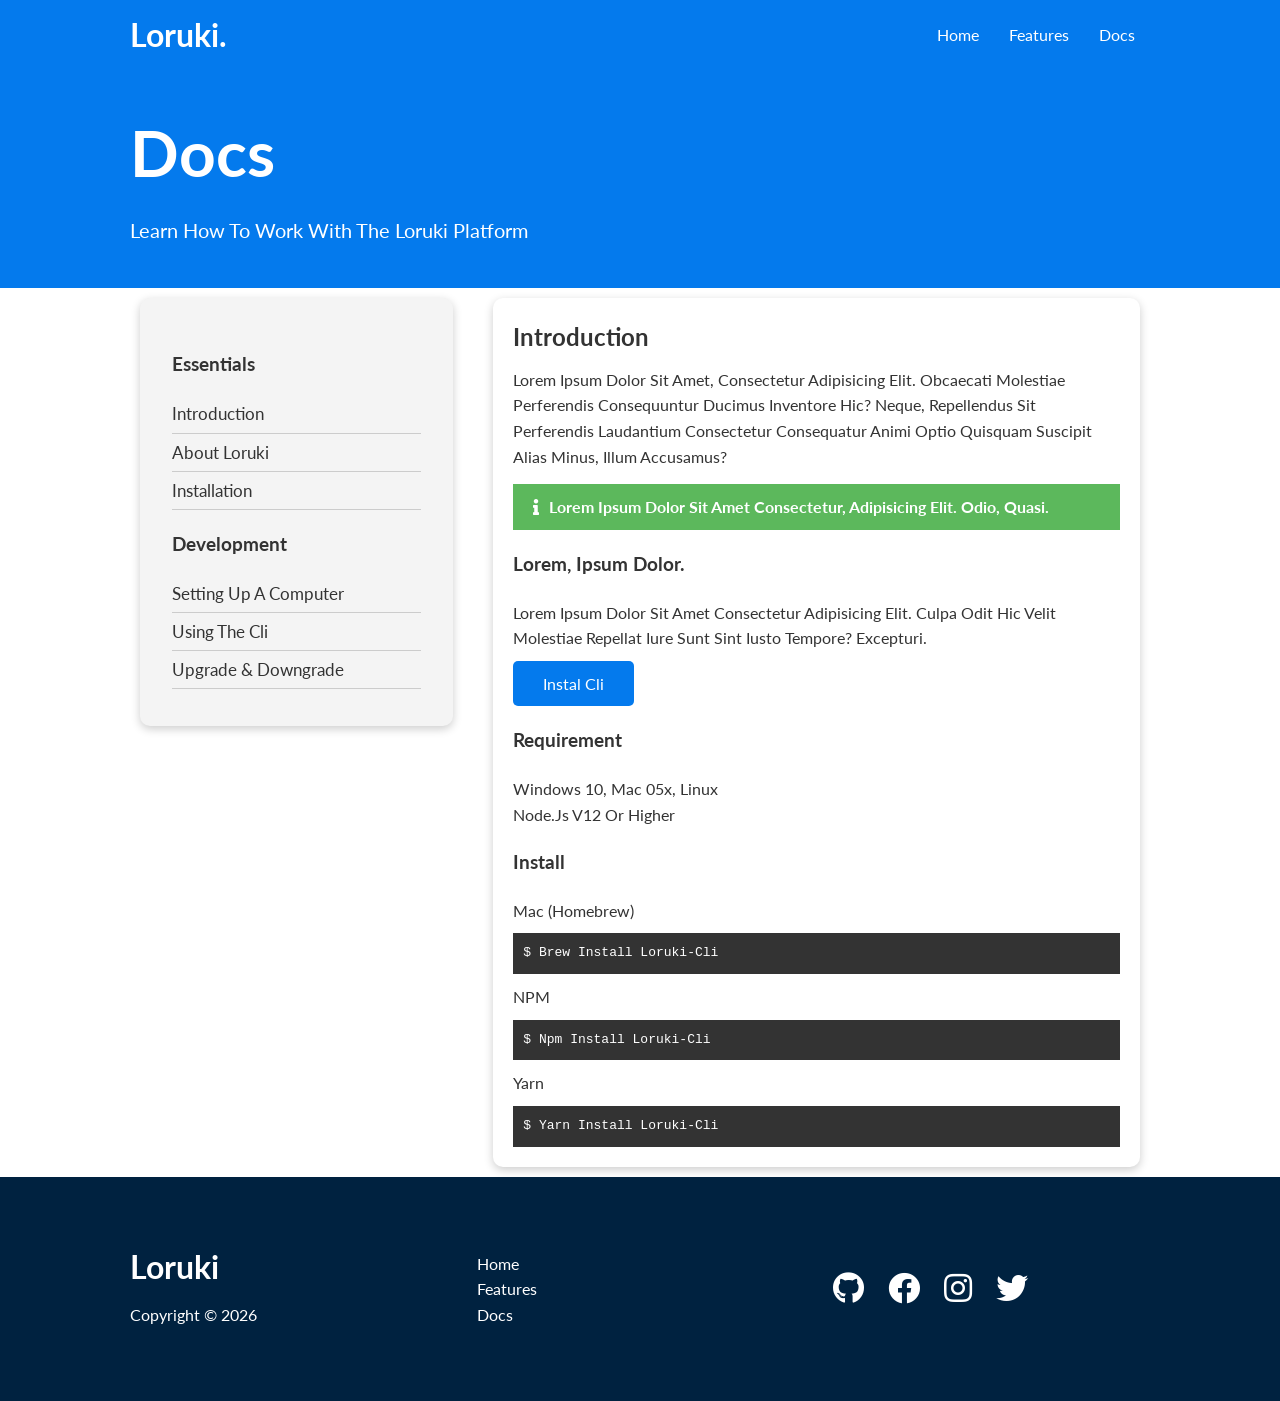
==== docs.html @ 84846069 "i built loruki website" ====
<!doctype html>
<html lang="en">
  <head>
    <meta charset="UTF-8" />
    <meta name="viewport" content="width=device-width, initial-scale=1.0" />
    <link
      rel="stylesheet"
      href="https://cdnjs.cloudflare.com/ajax/libs/font-awesome/5.15.1/css/all.css"
    />
    <link rel="stylesheet" href="css/style.css" />
    <title>Loruki | Cloud Hosting For Everyone</title>
  </head>
  <body>
    <!-- Nav bar -->
    <div class="navbar">
      <div class="container flex">
        <h1 class="logo">Loruki.</h1>
        <nav>
          <ul>
            <li><a href="index.html">Home</a></li>
            <li><a href="features.html">features</a></li>
            <li><a href="docs.html">Docs</a></li>
          </ul>
        </nav>
      </div>
    </div>

    <!-- Head -->
    <section class="docs-head bg-primary py-3">
      <div class="container grid">
        <div>
          <h1 class="xl">Docs</h1>
          <p class="lead">
            Learn how to work with the Loruki platform 
          </p>
        </div>
        <img src="./loruki-website/images/docs.png" alt="" />
      </div>
    </section>

    <!-- docs main -->
    <section class="docs-main my4">
      <div class="container grid">
        <div class="card bg-light p-3">
          <h3 class="my-2">Essentials</h3>
          <nav>
            <ul>
              <li><a class="text-primary" href="#">Introduction</a></li>
              <li><a href="#">About Loruki</a></li>
              <li><a href="#">Installation</a></li>
            </ul>
          </nav>

          <h3 class="my-2">Development</h3>
          <nav>
            <ul>
              <li><a href="#">Setting up a computer</a></li>
              <li><a href="#">using the cli </a></li>
              <li><a href="#">upgrade & downgrade</a></li>
            </ul>
          </nav>
        </div>

        <div class="card">
          <h2>Introduction</h2>
          <p>Lorem ipsum dolor sit amet, consectetur adipisicing elit. Obcaecati molestiae perferendis consequuntur ducimus inventore hic? Neque, repellendus sit perferendis laudantium consectetur consequatur animi optio quisquam suscipit alias minus, illum accusamus?</p>
          
          <div class="alert alert-success">
              <i class="fas fa-info"></i>Lorem ipsum dolor sit amet consectetur, adipisicing elit. Odio, quasi.
          </div>
          
          <h3>Lorem, ipsum dolor.</h3>     
          <p>Lorem ipsum dolor sit amet consectetur adipisicing elit. Culpa odit hic velit molestiae repellat iure sunt sint iusto tempore? Excepturi.</p>
          <a href="#" class="btn btn-primary">Instal cli</a>

          <h3>Requirement</h3>
          <ul>
            <li>Windows 10, Mac 05x, Linux</li>
            <li>Node.js v12 or higher</li>
          </ul>

          <h3>Install</h3>
          <p>Mac (Homebrew)</p>
          <pre><code>$ brew install loruki-cli</code></pre>
          <p>NPM</p>
          <pre><code>$ npm install loruki-cli</code></pre>
          <p>Yarn</p>
          <pre><code>$ yarn install loruki-cli</code></pre>
        </div>
      </div>
    </section>


    <!-- footer -->
    <footer class="footer bg-dark py-5">
      <div class="container grid grid-3">
        <div>
          <h1>Loruki</h1>
          <p>Copyright &copy; 2026</p>
        </div>
        <nav>
          <ul>
            <li><a href="index.html">Home</a></li>
            <li><a href="features.html">Features</a></li>
            <li><a href="index.html">Docs</a></li>
          </ul>
        </nav>
        <div class="social">
          <a href="#"><i class="fab fa-github fa-2x"></i></a>
          <a href="#"><i class="fab fa-facebook fa-2x"></i></a>
          <a href="#"><i class="fab fa-instagram fa-2x"></i></a>
          <a href="#"><i class="fab fa-twitter fa-2x"></i></a>
        </div>
      </div>
    </footer>
  </body>
</html>
---- css/style.css ----
@import url("https://fonts.googleapis.com/css2?family=Lato:ital,wght@0,100;0,300;0,400;0,700;0,900;1,100;1,300;1,400;1,700;1,900&display=swap");

:root {
  --primary-color: #047aed;
  --secondary-color:#1c3fa8;
  --dark-color:#002240;
  --light-color:#f4f4f4;
  --success-color:#5cb85c;
  --error-color:#d9534f;
}

* {
  text-transform: capitalize;
  box-sizing: border-box;
  padding: 0;
  margin: 0;
}

body {
  font-family: "Lato", sans-serif;
  color: #333;
  line-height: 1.6;
}

ul {
  list-style-type: none;
}

a {
  text-decoration: none;
  color: #333;
}

h1 h2 {
  font-weight: 300;
  line-height: 1.2;
  margin: 10px 0;
}

p {
  margin: 10px 0;
}

img {
  width: 100%;
}

.code, pre {
  background: #333;
  color: #fff;
  padding: 10px;
}

/* Navbar */
.navbar ul {
  display: flex;
}

.navbar a {
  color: #fff;
  padding: 10px;
  margin: 0 5px;
}

.navbar a:hover {
  border-bottom: 2px #fff solid;
}

.navbar {
  background-color: var(--primary-color);
  color: #fff;
  height: 70px;
}
.navbar .flex {
  justify-content: space-between;
}

/* showcase */
.showcase {
  height: 400px;
  background-color: var(--primary-color);
  color: #fff;
  position: relative;
}

.showcase::after,
.showcase::before {
  content: "";
  position: absolute;
  height: 100px;
  bottom: -70px;
  right: 0;
  left: 0;
  background: #fff;
  transform: skewY(-3deg);
}

.showcase h1 {
  font-size: 40px;
}
.showcase p {
  margin: 20px;
}
.showcase .grid {
  overflow: visible;
  grid-template-columns: 55% 45%;
  gap: 30px;
}

.showcase-form {
  position: relative;
  top: 60px;
  height: 350px;
  width: 250px;
  padding: 40px;
  z-index: 100;
  justify-self: flex-end;
  animation: slideinfromright 1s ease-in;
}

.showcase-form .form-control {
  margin: 30px 0;
}

.showcase-form input[type="text"],
.showcase-form input[type="email"] {
  border: 0;
  border-bottom: 1px solid #b4becb;
  width: 100%;
  padding: 3px;
  font-size: 16px;
  
}

.showcase-text {
  animation: slideinfromleft 1s ease-in;
}
.showcase-form input:focus {
  outline: none;
}

/* stats */
.stats {
  padding-top: 100px;
  animation: slideinfromBottom 1s ease-in;
}

.stats-heading {
  max-width: 500px;
  margin: auto;
  /* display: flex;
  justify-content: right; */
}

.stats .grid h3 {
  font-size: 35px;
}

.stats .grid p {
  font-size: 20px;
  font-weight: bold;
}

/* cli */
.cli .grid {
  grid-template-columns: repeat(3, 1fr);
  grid-template-rows: repeat(2, 1fr);
}

.cli .grid > *:first-child{
  grid-column: 1 / span 2;
  grid-row: 1 / span 2;
}

/* cloud */
.cloud .grid{
  grid-template-columns: 4fr 3fr;
}

/* utility */
.container {
  max-width: 1100px;
  margin: 0 auto;
  overflow: auto;
  padding: 0 40px;
}

.card {
  background-color: #fff;
  color: #333;
  border-radius: 10px;
  box-shadow: 0 3px 10px rgba(0, 0, 0, 0.2);
  padding: 20px;
  margin: 10px;
}

.btn {
  display: inline-block;
  padding: 10px 30px;
  cursor: pointer;
  background: var(--primary-color);
  color: #fff;
  border: none;
  border-radius: 5px;
}

.text-center {
  text-align: center;
} 

/* Alert */
.alert{
  background-color: var(--light-color);
  padding: 10px 20px;
  font-weight: bold;
  margin: 15px 0;
}

.alert i {
  margin-right: 10px;
}

.alert-success{
  background-color: var(--success-color);
  color: #fff;
}
.error-success{
  background-color: var(--error-color);
  color: #fff;
}

.btn-outline {
  background-color: transparent;
  border: 1px #fff solid;
}
 
.btn:hover {
  transform: scale(0.98);
}

/* backgrounds & colored buttons */ 
 .bg-primary, .btn-primary{
  background-color: var(--primary-color);
  color: #fff;
 } 

.bg-primary, .btn-primary{
  background-color: var(--primary-color);
  color: #fff;
}

.bg-secondary, .btn-secondary {
  background-color: var(--secondary-color);
  color: #fff;
}

.bg-dark, .btn-dark {
  background-color: var(--dark-color);
  color: #fff;
}


.bg-light, .btn-light {
  background-color: var(--light-color);
  color: #333;
}

.bg-primary a, .btn-primary a, .bg-secondary a, .btn-secondary a, .bg-dark a, .btn-dark a {
  color: #fff;
}

/* text colors */

.texty-primary{
  color: var(--primary-color);
}

.text-secondary {
  color: var(--secondary-color);
}

.text-dark {
  color: var(--dark-color);
}


.text-light {
  color: var(--light-color);
}

.lead {
  font-size: 20px;
}

.sm{
  font-size: 1rem;
}

.md{
  font-size: 2rem;
}

.lg{
  font-size: 3rem;
}
.xl{
  font-size: 4rem;
}

.flex {
  display: flex;
  justify-content: center;
  align-items: center;
  height: 100%;
}

.grid {
  display: grid;
  grid-template-columns: repeat(2, 1fr);
  gap: 20px;
  justify-content: center;
  align-items: center;
  height: 100%;
}

.grid-3 {
  grid-template-columns: repeat(3, 1fr);
}

/* margin */
.my-1 {
  margin: 1rem 0;
}

.my-2 {
  margin: 1.5 rem 0;
}

.my-3 {
  margin: 2rem 0;
}

.my-4 {
  margin: 3rem 0;
}

.my-5 {
  margin: 4rem 0;
}

.m-1 {
  margin: 1rem;
}

.m-2 {
  margin: 1.5 rem;
}

.m-3 {
  margin: 2rem;
}

.m-4 {
  margin: 3rem;
}

.m-5 {
  margin: 4rem;
}

/* padding */
.py-1 {
  padding: 1rem 0;
}

.py-2 {
  padding: 1.5 rem 0;
}

.py-3 {
  padding: 2rem 0;
}

.py-4 {
  padding: 3rem 0;
}

.py-5 {
  padding: 4rem 0;
}

.p-1 {
  padding: 1rem;
}

.p-2 {
  padding: 1.5 rem;
}

.p-3 {
  padding: 2rem;
}

.p-4 {
  padding: 3rem;
}

.p-5 {
  padding: 4rem;
}

/* language */
.languages .flex{
  flex-wrap: wrap;
}

.languages .card {
text-align: center;
margin: 18px 10px 40px;
transition: transform 0.2s;
}

.languages .card h4{
  font-size: 20px;
  margin-bottom: 10px;
}

.languages .card:hover{
  transform: translatey(-15px);
}

/* features */
.features-head img, .docs-head img {
  width: 200px;
  justify-self: flex-end;
}
.features-sub-head img{
  width: 300px;
  justify-self: flex-end;
}

.features-main .card > i {
  margin-right: 20px
}

.feature-main .grid{
  padding: 30px;
}
  
.features-main .grid > *:first-child {
  grid-column: 1 / span 3;
}

.features-main .grid > *:nth-child(2) {
  grid-column: 1 / span 2;
} 

/* Docs */
.docs-main h3{
  margin: 20px 0;
}

.docs-main .grid{
  grid-template-columns: 1fr 2fr;
  align-items: flex-start;
}

.docs-main nav li {
  font-size: 17px;
  padding-bottom: 5px;
  margin-bottom: 5px;
  border-bottom: 1px solid #ccc;
}

.docs-main a:hover {
  font-weight: bold;
}

/* Animation */
@keyframes slideinfromleft {
  0% {
    transform: translateX(-100%);
  }
  100% {
    transform: translateX(0);
  }
}

@keyframes slideinfromright {
  0% {
    transform: translateX(100%);
  }
  100% {
    transform: translateX(0);
  }
}

@keyframes slideinfromtop {
  0% {
    transform: translateY(-100%);
  }
  100% {
    transform: translateX(0);
  }
}

@keyframes slideinfrombottom {
  0% {
    transform: translateY(100%);
  }
  100% {
    transform: translateX(0);
  }
}

/* footer */
.footer .social a {
  margin: 0 10px;
}

/* Tablet and under */
@media (max-width: 768px) {
  .grid, .showcase .grid, .stats .grid, .cli .grid, .cloud, .grid .features-main .grid, .docs-main .grid {
    grid-template-columns: 1fr;
    grid-template-rows: 1fr;
  }

  .showcase{
    height: auto;
  }

  .showcase-text {
    text-align: center;
    margin: 40px;
    animation: slideinfromtop 1s ease-in;
  }

  .showcase-form{
  justify-self: center;
  margin: auto;
  animation: slideinfrombottom 1s ease-in;
  }

  .cli .grid > *:first-child{
  grid-column: 1;
  grid-row: 1;
  }

  .features-head, .features-sub-head, .docs-head {
    text-align: center;
  }
  
  .features-head img, .features-sub-head img, .docs-head img {
    justify-self: center;
  }

  .features-main .grid > *:first-child, .features-main .grid > *:nth-child(2) {
    grid-column: 1;
  }
}

/* Mobile */
  @media (max-width: 500px) {
    .navbar{
      height: 110px;
    }

    .navbar .flex {
      flex-direction: column;
    }
    .navbar ul{
      padding: 10px;
      background-color: rgba(0, 0, 0, 0.1);
    }
  }
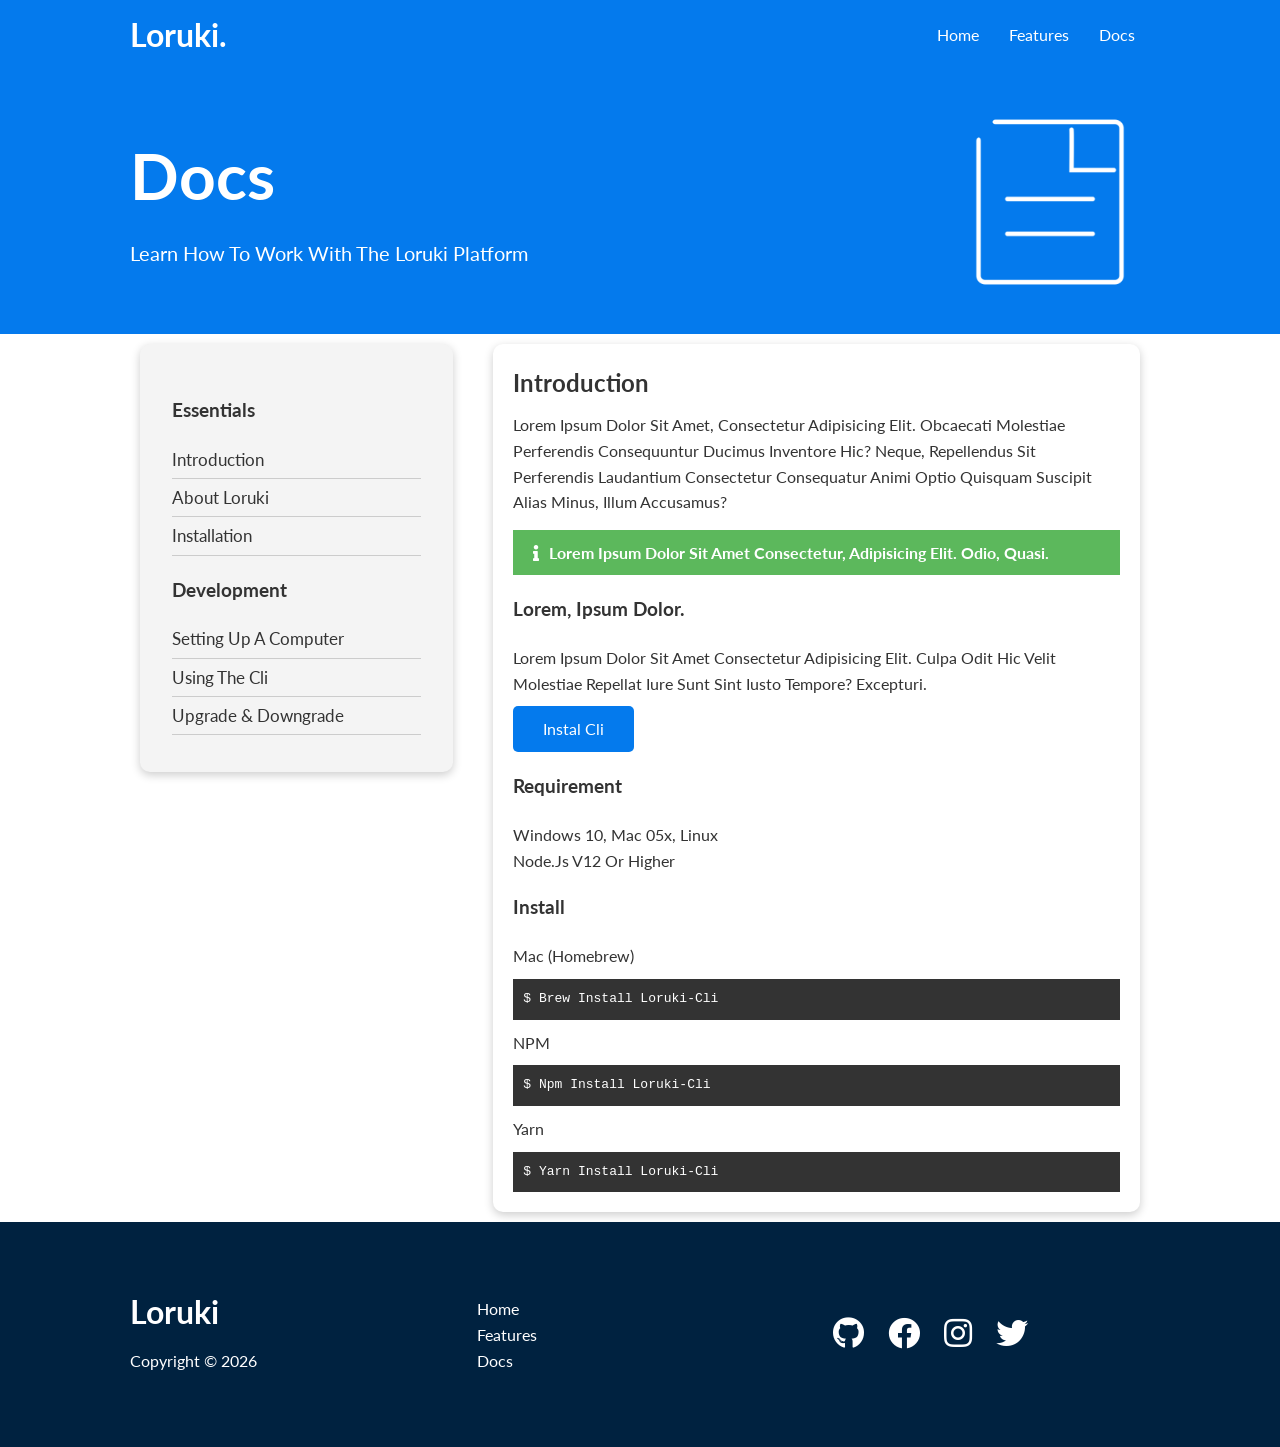
==== commit affa618f: "fix" ====
--- a/docs.html
+++ b/docs.html
@@ -34,7 +34,7 @@
             Learn how to work with the Loruki platform 
           </p>
         </div>
-        <img src="./loruki-website/images/docs.png" alt="" />
+        <img src="./images/docs.png" alt="" />
       </div>
     </section>
 
